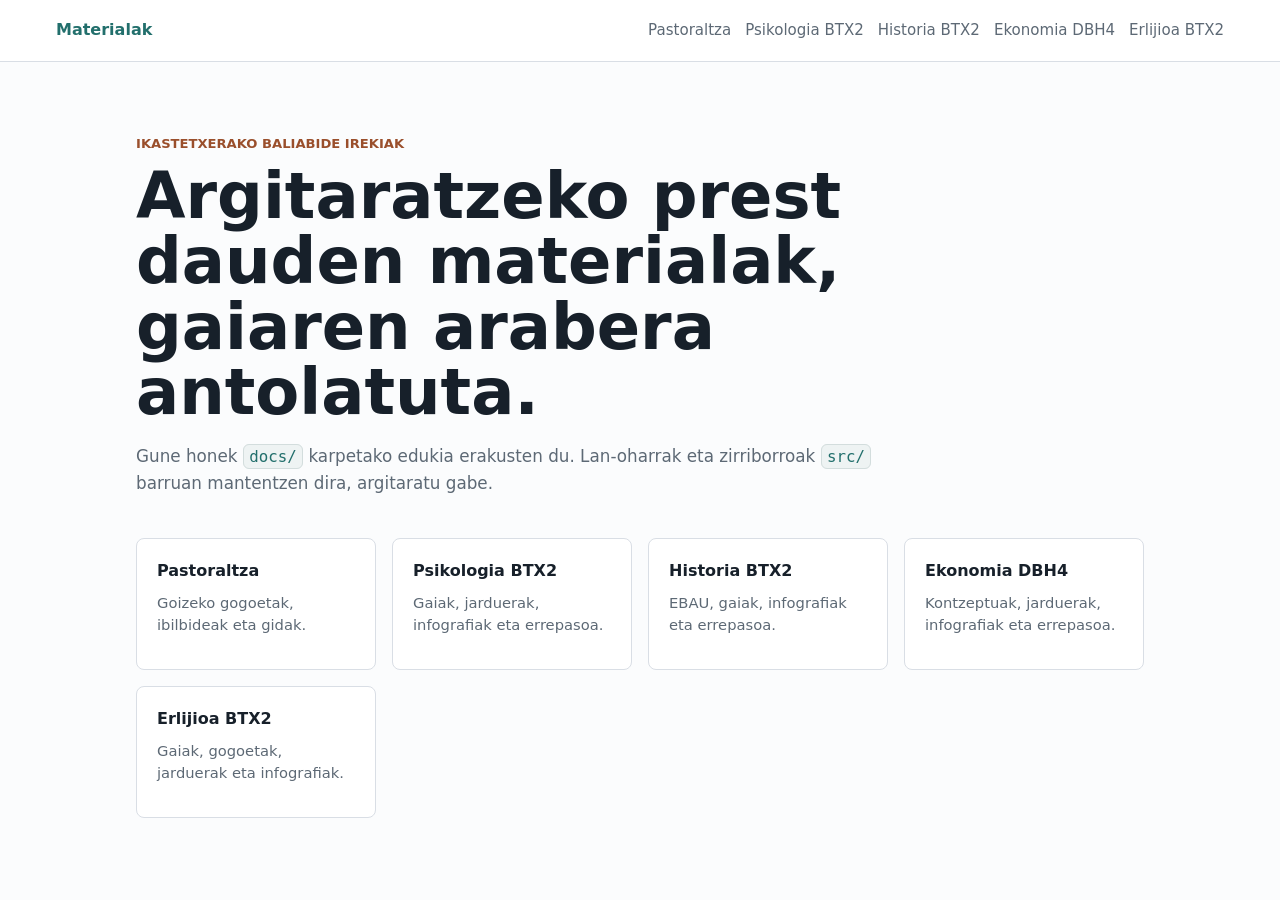
==== docs/index.html @ c73af5c1 "Initial materialak structure" ====
<!doctype html>
<html lang="eu">
  <head>
    <meta charset="utf-8">
    <meta name="viewport" content="width=device-width, initial-scale=1">
    <title>Materialak</title>
    <link rel="stylesheet" href="assets/css/base.css">
  </head>
  <body>
    <header class="site-header">
      <a class="brand" href="./">Materialak</a>
      <nav aria-label="Atal nagusiak">
        <a href="pastoraltza/">Pastoraltza</a>
        <a href="psikologia-btx2/">Psikologia BTX2</a>
        <a href="historia-btx2/">Historia BTX2</a>
        <a href="ekonomia-dbh4/">Ekonomia DBH4</a>
        <a href="erlijioa-btx2/">Erlijioa BTX2</a>
      </nav>
    </header>

    <main class="page">
      <section class="hero">
        <p class="eyebrow">Ikastetxerako baliabide irekiak</p>
        <h1>Argitaratzeko prest dauden materialak, gaiaren arabera antolatuta.</h1>
        <p>
          Gune honek <code>docs/</code> karpetako edukia erakusten du.
          Lan-oharrak eta zirriborroak <code>src/</code> barruan mantentzen
          dira, argitaratu gabe.
        </p>
      </section>

      <section class="grid" aria-label="Bildumak">
        <a class="card" href="pastoraltza/">
          <span>Pastoraltza</span>
          <small>Goizeko gogoetak, ibilbideak eta gidak.</small>
        </a>
        <a class="card" href="psikologia-btx2/">
          <span>Psikologia BTX2</span>
          <small>Gaiak, jarduerak, infografiak eta errepasoa.</small>
        </a>
        <a class="card" href="historia-btx2/">
          <span>Historia BTX2</span>
          <small>EBAU, gaiak, infografiak eta errepasoa.</small>
        </a>
        <a class="card" href="ekonomia-dbh4/">
          <span>Ekonomia DBH4</span>
          <small>Kontzeptuak, jarduerak, infografiak eta errepasoa.</small>
        </a>
        <a class="card" href="erlijioa-btx2/">
          <span>Erlijioa BTX2</span>
          <small>Gaiak, gogoetak, jarduerak eta infografiak.</small>
        </a>
      </section>
    </main>
  </body>
</html>
---- docs/assets/css/base.css ----
:root {
  color-scheme: light;
  --ink: #17202a;
  --muted: #5d6975;
  --line: #d9dee5;
  --paper: #fbfcfd;
  --surface: #ffffff;
  --accent: #226f6c;
  --accent-2: #9a4f2c;
  --focus: #f1b84b;
}

* {
  box-sizing: border-box;
}

body {
  margin: 0;
  background: var(--paper);
  color: var(--ink);
  font-family: Inter, ui-sans-serif, system-ui, -apple-system, BlinkMacSystemFont, "Segoe UI", sans-serif;
  line-height: 1.55;
}

a {
  color: inherit;
}

.site-header {
  align-items: center;
  background: var(--surface);
  border-bottom: 1px solid var(--line);
  display: flex;
  gap: 24px;
  justify-content: space-between;
  padding: 18px clamp(18px, 5vw, 56px);
}

.brand {
  color: var(--accent);
  font-weight: 800;
  text-decoration: none;
}

nav {
  display: flex;
  flex-wrap: wrap;
  gap: 14px;
}

nav a {
  color: var(--muted);
  font-size: 0.94rem;
  text-decoration: none;
}

nav a:hover,
.brand:hover {
  text-decoration: underline;
  text-decoration-thickness: 2px;
  text-underline-offset: 4px;
}

.page {
  margin: 0 auto;
  max-width: 1120px;
  padding: clamp(28px, 6vw, 72px) clamp(18px, 5vw, 56px);
}

.hero {
  max-width: 780px;
}

.eyebrow {
  color: var(--accent-2);
  font-size: 0.82rem;
  font-weight: 800;
  letter-spacing: 0;
  margin: 0 0 10px;
  text-transform: uppercase;
}

h1 {
  font-size: 4rem;
  line-height: 1.02;
  margin: 0;
}

h2 {
  font-size: 1.55rem;
  line-height: 1.2;
  margin: 0 0 14px;
}

p {
  color: var(--muted);
  font-size: 1.05rem;
  margin: 18px 0 0;
}

code {
  background: #eef3f3;
  border: 1px solid #d3dddd;
  border-radius: 6px;
  color: var(--accent);
  font-family: ui-monospace, SFMono-Regular, Menlo, Monaco, Consolas, monospace;
  font-size: 0.94em;
  padding: 0.12em 0.34em;
}

.grid {
  display: grid;
  gap: 16px;
  grid-template-columns: repeat(auto-fit, minmax(220px, 1fr));
  margin-top: 42px;
}

.card,
.panel {
  background: var(--surface);
  border: 1px solid var(--line);
  border-radius: 8px;
}

.card {
  display: block;
  min-height: 132px;
  padding: 20px;
  text-decoration: none;
}

.card:hover {
  border-color: var(--accent);
}

.card span {
  display: block;
  font-weight: 800;
  margin-bottom: 8px;
}

.card small {
  color: var(--muted);
  display: block;
  font-size: 0.92rem;
}

.panel {
  margin-top: 34px;
  padding: 24px;
}

.list {
  display: grid;
  gap: 10px;
  list-style: none;
  margin: 0;
  padding: 0;
}

.list li {
  border-left: 4px solid var(--focus);
  padding: 6px 0 6px 12px;
}

@media (max-width: 720px) {
  .site-header {
    align-items: flex-start;
    flex-direction: column;
  }

  h1 {
    font-size: 2.25rem;
  }

  nav {
    gap: 10px 14px;
  }
}
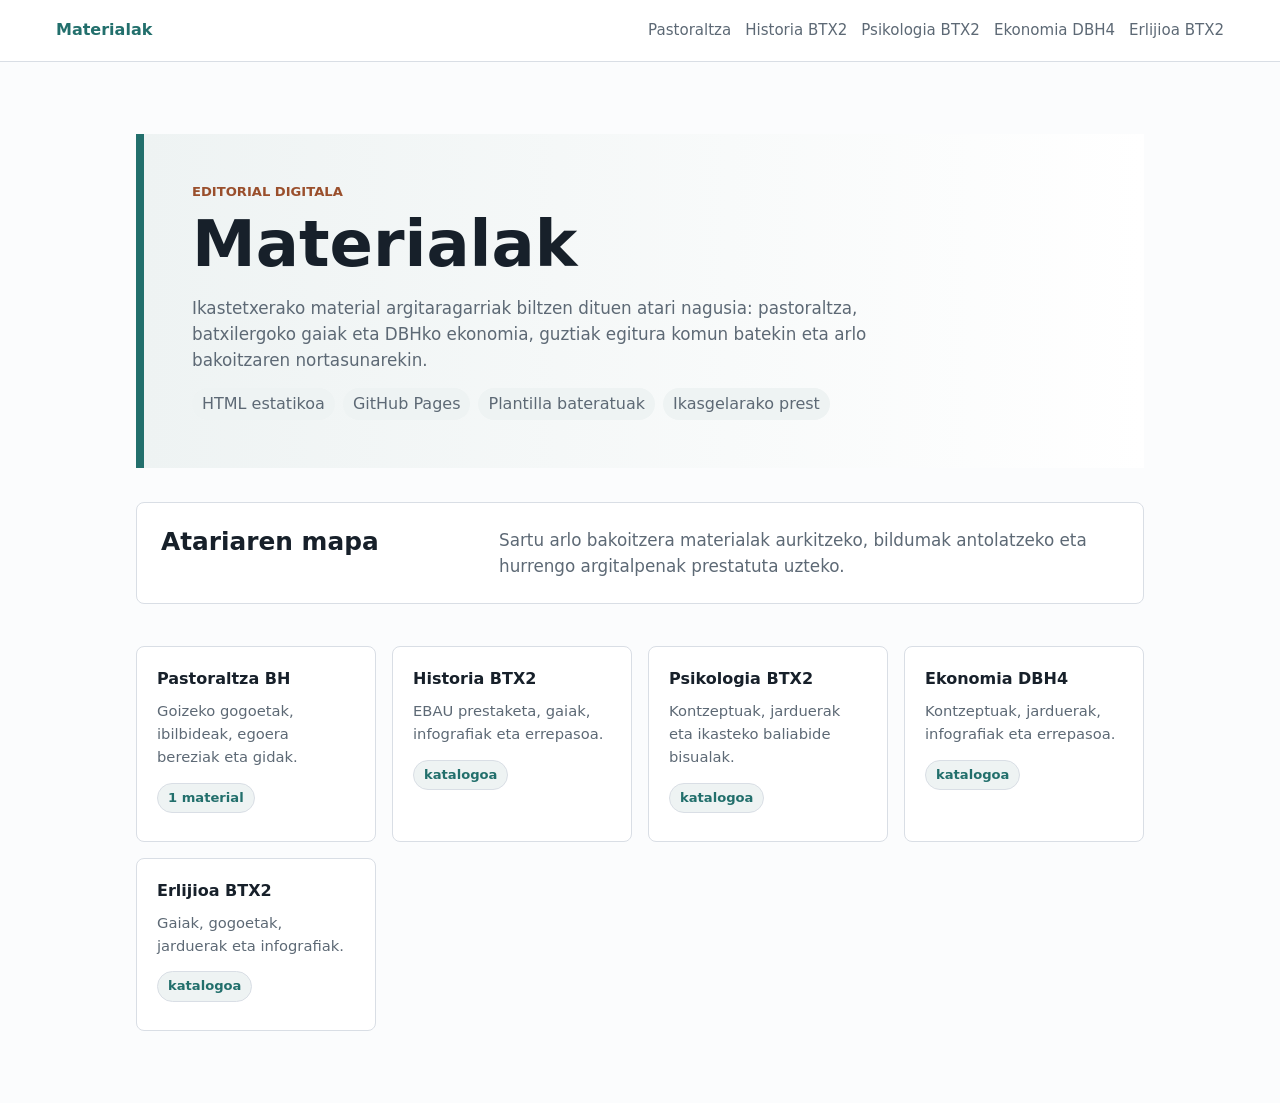
==== commit 8decd7a6: "Clarify editorial landing pages" ====
--- a/docs/index.html
+++ b/docs/index.html
@@ -11,44 +11,65 @@
       <a class="brand" href="./">Materialak</a>
       <nav aria-label="Atal nagusiak">
         <a href="pastoraltza/">Pastoraltza</a>
+        <a href="historia-btx2/">Historia BTX2</a>
         <a href="psikologia-btx2/">Psikologia BTX2</a>
-        <a href="historia-btx2/">Historia BTX2</a>
         <a href="ekonomia-dbh4/">Ekonomia DBH4</a>
         <a href="erlijioa-btx2/">Erlijioa BTX2</a>
       </nav>
     </header>
 
     <main class="page">
-      <section class="hero">
-        <p class="eyebrow">Ikastetxerako baliabide irekiak</p>
-        <h1>Argitaratzeko prest dauden materialak, gaiaren arabera antolatuta.</h1>
+      <section class="hero hero-wide">
+        <p class="eyebrow">Editorial digitala</p>
+        <h1>Materialak</h1>
         <p>
-          Gune honek <code>docs/</code> karpetako edukia erakusten du.
-          Lan-oharrak eta zirriborroak <code>src/</code> barruan mantentzen
-          dira, argitaratu gabe.
+          Ikastetxerako material argitaragarriak biltzen dituen atari nagusia:
+          pastoraltza, batxilergoko gaiak eta DBHko ekonomia, guztiak egitura
+          komun batekin eta arlo bakoitzaren nortasunarekin.
         </p>
+        <div class="meta" aria-label="Argitalpen irizpideak">
+          <span>HTML estatikoa</span>
+          <span>GitHub Pages</span>
+          <span>Plantilla bateratuak</span>
+          <span>Ikasgelarako prest</span>
+        </div>
       </section>
 
-      <section class="grid" aria-label="Bildumak">
+      <section class="panel">
+        <div class="panel-header">
+          <h2>Atariaren mapa</h2>
+          <p>
+            Sartu arlo bakoitzera materialak aurkitzeko, bildumak antolatzeko
+            eta hurrengo argitalpenak prestatuta uzteko.
+          </p>
+        </div>
+      </section>
+
+      <section class="grid" aria-label="Arlo nagusiak">
         <a class="card" href="pastoraltza/">
-          <span>Pastoraltza</span>
-          <small>Goizeko gogoetak, ibilbideak eta gidak.</small>
+          <span>Pastoraltza BH</span>
+          <small>Goizeko gogoetak, ibilbideak, egoera bereziak eta gidak.</small>
+          <span class="label">1 material</span>
+        </a>
+        <a class="card" href="historia-btx2/">
+          <span>Historia BTX2</span>
+          <small>EBAU prestaketa, gaiak, infografiak eta errepasoa.</small>
+          <span class="label">katalogoa</span>
         </a>
         <a class="card" href="psikologia-btx2/">
           <span>Psikologia BTX2</span>
-          <small>Gaiak, jarduerak, infografiak eta errepasoa.</small>
-        </a>
-        <a class="card" href="historia-btx2/">
-          <span>Historia BTX2</span>
-          <small>EBAU, gaiak, infografiak eta errepasoa.</small>
+          <small>Kontzeptuak, jarduerak eta ikasteko baliabide bisualak.</small>
+          <span class="label">katalogoa</span>
         </a>
         <a class="card" href="ekonomia-dbh4/">
           <span>Ekonomia DBH4</span>
           <small>Kontzeptuak, jarduerak, infografiak eta errepasoa.</small>
+          <span class="label">katalogoa</span>
         </a>
         <a class="card" href="erlijioa-btx2/">
           <span>Erlijioa BTX2</span>
           <small>Gaiak, gogoetak, jarduerak eta infografiak.</small>
+          <span class="label">katalogoa</span>
         </a>
       </section>
     </main>
--- a/docs/assets/css/base.css
+++ b/docs/assets/css/base.css
@@ -8,6 +8,7 @@
   --accent: #226f6c;
   --accent-2: #9a4f2c;
   --focus: #f1b84b;
+  --soft: #eef3f3;
 }
 
 * {
@@ -20,6 +21,41 @@
   color: var(--ink);
   font-family: Inter, ui-sans-serif, system-ui, -apple-system, BlinkMacSystemFont, "Segoe UI", sans-serif;
   line-height: 1.55;
+}
+
+body[data-area="pastoraltza"] {
+  --accent: #226f6c;
+  --accent-2: #9a4f2c;
+  --focus: #f1b84b;
+  --soft: #eef6f4;
+}
+
+body[data-area="psikologia"] {
+  --accent: #4a5f9e;
+  --accent-2: #8a4b65;
+  --focus: #75b6c8;
+  --soft: #f0f3fb;
+}
+
+body[data-area="historia"] {
+  --accent: #6d5635;
+  --accent-2: #8d3f35;
+  --focus: #d2aa58;
+  --soft: #f6f2ec;
+}
+
+body[data-area="ekonomia"] {
+  --accent: #27644f;
+  --accent-2: #5f6470;
+  --focus: #8fbd6f;
+  --soft: #eef6f0;
+}
+
+body[data-area="erlijioa"] {
+  --accent: #684f8f;
+  --accent-2: #2f6f77;
+  --focus: #d0a54f;
+  --soft: #f3f0f7;
 }
 
 a {
@@ -71,6 +107,17 @@
   max-width: 780px;
 }
 
+.hero-wide {
+  background: linear-gradient(90deg, var(--soft), var(--surface));
+  border-left: 8px solid var(--accent);
+  max-width: none;
+  padding: clamp(24px, 5vw, 48px);
+}
+
+.hero-wide p {
+  max-width: 760px;
+}
+
 .eyebrow {
   color: var(--accent-2);
   font-size: 0.82rem;
@@ -115,6 +162,10 @@
   margin-top: 42px;
 }
 
+.grid-tight {
+  margin-top: 22px;
+}
+
 .card,
 .panel {
   background: var(--surface);
@@ -145,9 +196,75 @@
   font-size: 0.92rem;
 }
 
+.card .label {
+  display: inline-block;
+  margin-top: 14px;
+}
+
 .panel {
   margin-top: 34px;
   padding: 24px;
+}
+
+.panel-header {
+  align-items: start;
+  display: flex;
+  gap: 18px;
+  justify-content: space-between;
+}
+
+.panel-header p {
+  margin-top: 0;
+  max-width: 620px;
+}
+
+.label {
+  background: var(--soft);
+  border: 1px solid var(--line);
+  border-radius: 999px;
+  color: var(--accent);
+  display: inline-block;
+  font-size: 0.82rem;
+  font-weight: 800;
+  padding: 4px 10px;
+}
+
+.meta {
+  color: var(--muted);
+  display: flex;
+  flex-wrap: wrap;
+  gap: 8px;
+  margin-top: 14px;
+}
+
+.meta span {
+  background: var(--soft);
+  border-radius: 999px;
+  padding: 4px 10px;
+}
+
+.catalog-item {
+  border-left: 4px solid var(--focus);
+  display: grid;
+  gap: 8px;
+  padding: 10px 0 10px 12px;
+}
+
+.catalog-item a {
+  color: var(--accent);
+  font-weight: 800;
+  text-decoration: none;
+}
+
+.catalog-item a:hover {
+  text-decoration: underline;
+  text-underline-offset: 4px;
+}
+
+.path {
+  color: var(--muted);
+  font-family: ui-monospace, SFMono-Regular, Menlo, Monaco, Consolas, monospace;
+  font-size: 0.88rem;
 }
 
 .list {
@@ -176,4 +293,8 @@
   nav {
     gap: 10px 14px;
   }
-}
+
+  .panel-header {
+    display: block;
+  }
+}
